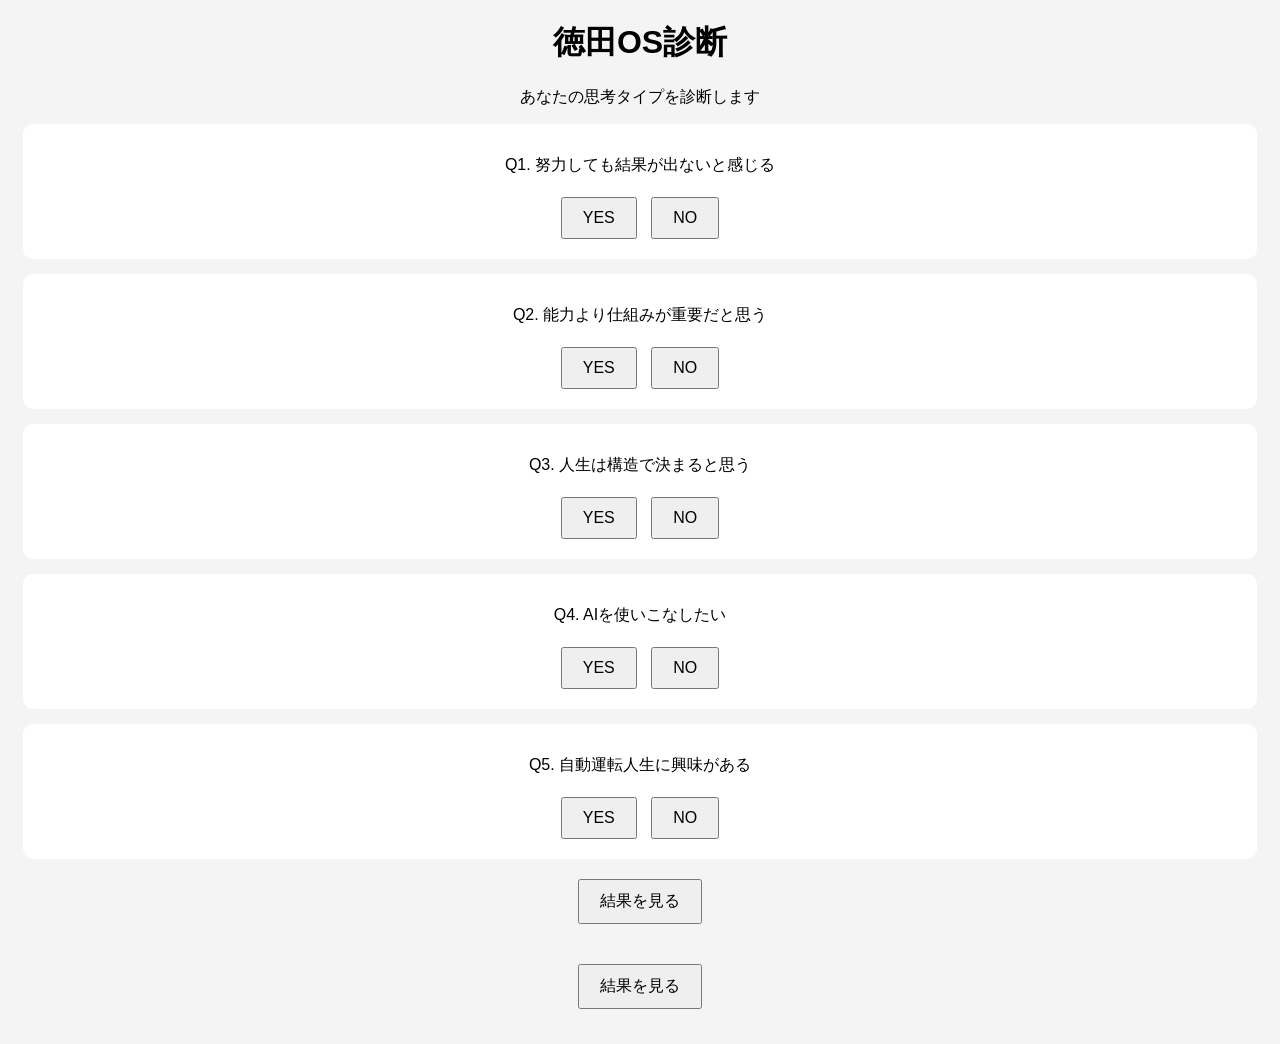
==== index.html @ c5e43274 "Add files via upload" ====
<!DOCTYPE html>
<html lang="ja">

<head>
    <meta charset="UTF-8">
    <title>徳田OS診断</title>
    <link rel="stylesheet" href="style.css">
</head>

<body>

    <h1>徳田OS診断</h1>
    <p>あなたの思考タイプを診断します</p>

    <div id="quiz">

        <div class="question">
            <p>Q1. 努力しても結果が出ないと感じる</p>
            <button onclick="answer(1)">YES</button>
            <button onclick="answer(0)">NO</button>
        </div>

        <div class="question">
            <p>Q2. 能力より仕組みが重要だと思う</p>
            <button onclick="answer(1)">YES</button>
            <button onclick="answer(0)">NO</button>
        </div>

        <div class="question">
            <p>Q3. 人生は構造で決まると思う</p>
            <button onclick="answer(1)">YES</button>
            <button onclick="answer(0)">NO</button>
        </div>

        <div class="question">
            <p>Q4. AIを使いこなしたい</p>
            <button onclick="answer(1)">YES</button>
            <button onclick="answer(0)">NO</button>
        </div>

        <div class="question">
            <p>Q5. 自動運転人生に興味がある</p>
            <button onclick="answer(1)">YES</button>
            <button onclick="answer(0)">NO</button>
        </div>

    </div>

    <button id="resultBtn" onclick="showResult()">結果を見る</button>

    <h2 id="result"></h2>

    <script src="script.js"></script>

    <button id="resultBtn" onclick="showResult()">結果を見る</button>

    <h2 id="result"></h2>

    <script src="script.js"></script>

</body>

</html>
---- style.css ----
body {
    font-family: sans-serif;
    text-align: center;
    background: #f4f4f4;
}

.question {
    background: white;
    margin: 15px;
    padding: 15px;
    border-radius: 10px;
}

button {
    padding: 10px 20px;
    margin: 5px;
    font-size: 16px;
    cursor: pointer;
}

#result {
    margin-top: 30px;
    font-size: 24px;
    color: #333;
}
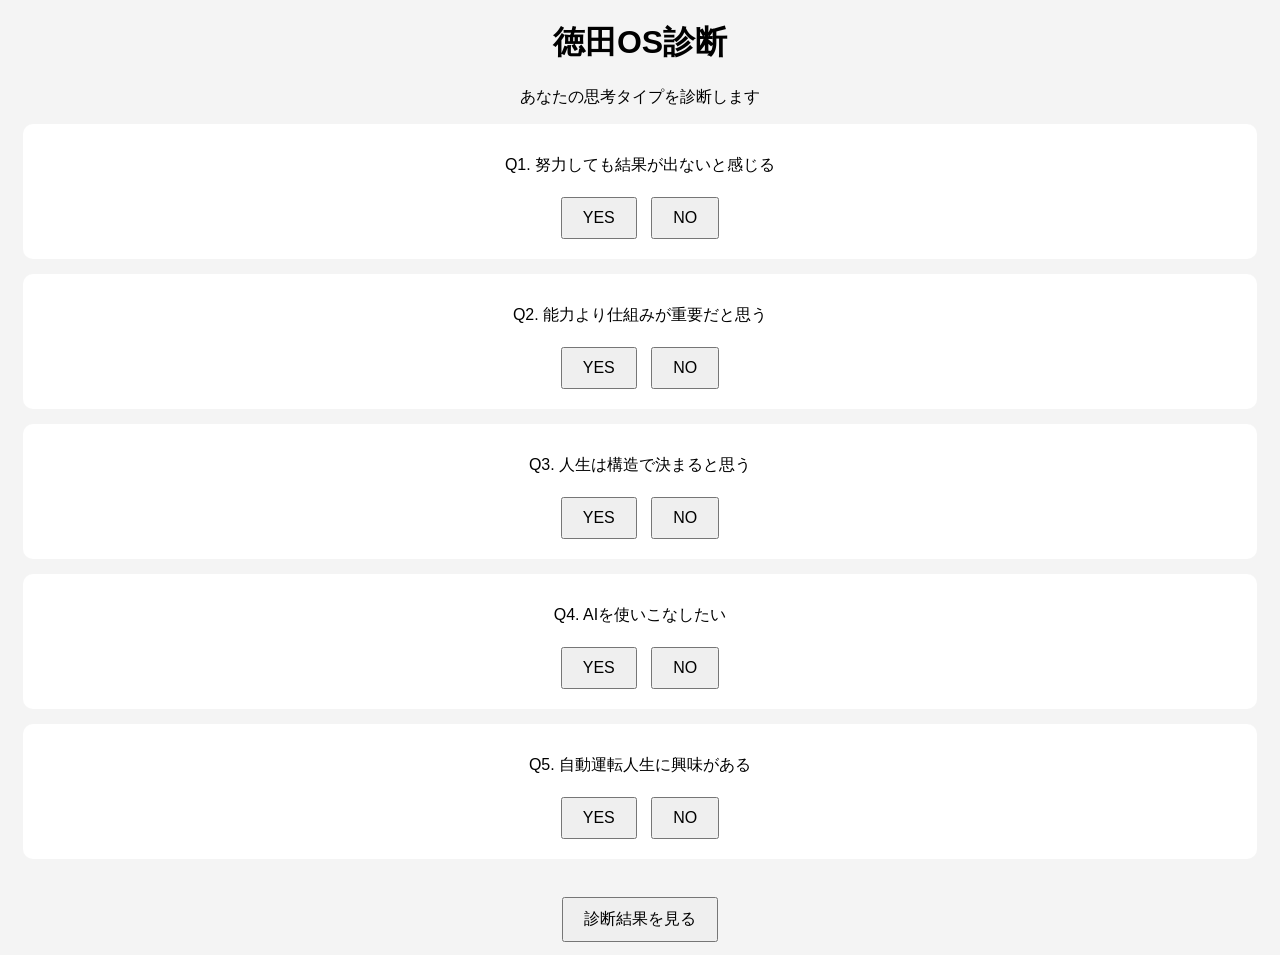
==== commit 5a0cb3f1: "Create index.html" ====
--- a/index.html
+++ b/index.html
@@ -1,63 +1,57 @@
-<!DOCTYPE html>
-<html lang="ja">
-
-<head>
-    <meta charset="UTF-8">
-    <title>徳田OS診断</title>
-    <link rel="stylesheet" href="style.css">
-</head>
-
-<body>
-
-    <h1>徳田OS診断</h1>
-    <p>あなたの思考タイプを診断します</p>
-
-    <div id="quiz">
-
-        <div class="question">
-            <p>Q1. 努力しても結果が出ないと感じる</p>
-            <button onclick="answer(1)">YES</button>
-            <button onclick="answer(0)">NO</button>
-        </div>
-
-        <div class="question">
-            <p>Q2. 能力より仕組みが重要だと思う</p>
-            <button onclick="answer(1)">YES</button>
-            <button onclick="answer(0)">NO</button>
-        </div>
-
-        <div class="question">
-            <p>Q3. 人生は構造で決まると思う</p>
-            <button onclick="answer(1)">YES</button>
-            <button onclick="answer(0)">NO</button>
-        </div>
-
-        <div class="question">
-            <p>Q4. AIを使いこなしたい</p>
-            <button onclick="answer(1)">YES</button>
-            <button onclick="answer(0)">NO</button>
-        </div>
-
-        <div class="question">
-            <p>Q5. 自動運転人生に興味がある</p>
-            <button onclick="answer(1)">YES</button>
-            <button onclick="answer(0)">NO</button>
-        </div>
-
-    </div>
-
-    <button id="resultBtn" onclick="showResult()">結果を見る</button>
-
-    <h2 id="result"></h2>
-
-    <script src="script.js"></script>
-
-    <button id="resultBtn" onclick="showResult()">結果を見る</button>
-
-    <h2 id="result"></h2>
-
-    <script src="script.js"></script>
-
-</body>
-
-</html>+<!DOCTYPE html>
+<html lang="ja">
+
+<head>
+    <meta charset="UTF-8">
+    <title>徳田OS診断</title>
+    <link rel="stylesheet" href="style.css">
+</head>
+
+<body>
+
+    <h1>徳田OS診断</h1>
+    <p>あなたの思考タイプを診断します</p>
+
+    <div id="quiz">
+
+        <div class="question">
+            <p>Q1. 努力しても結果が出ないと感じる</p>
+            <button onclick="answer(1)">YES</button>
+            <button onclick="answer(0)">NO</button>
+        </div>
+
+        <div class="question">
+            <p>Q2. 能力より仕組みが重要だと思う</p>
+            <button onclick="answer(1)">YES</button>
+            <button onclick="answer(0)">NO</button>
+        </div>
+
+        <div class="question">
+            <p>Q3. 人生は構造で決まると思う</p>
+            <button onclick="answer(1)">YES</button>
+            <button onclick="answer(0)">NO</button>
+        </div>
+
+        <div class="question">
+            <p>Q4. AIを使いこなしたい</p>
+            <button onclick="answer(1)">YES</button>
+            <button onclick="answer(0)">NO</button>
+        </div>
+
+        <div class="question">
+            <p>Q5. 自動運転人生に興味がある</p>
+            <button onclick="answer(1)">YES</button>
+            <button onclick="answer(0)">NO</button>
+        </div>
+
+    </div>
+
+    <br>
+
+    <button onclick="showResult()">診断結果を見る</button>
+
+    <script src="script.js"></script>
+
+</body>
+
+</html>
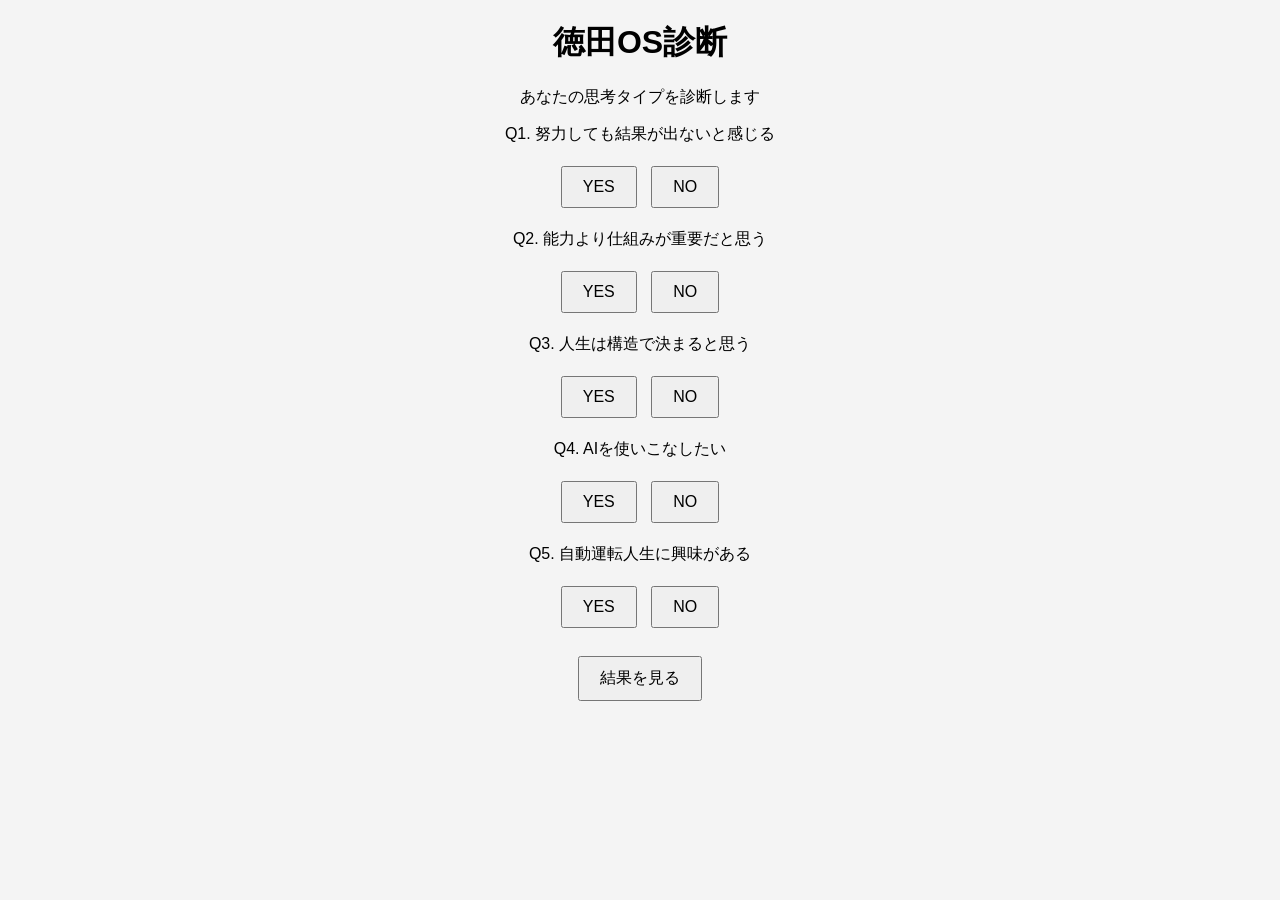
==== commit bc1e764d: "Create index.html" ====
--- a/index.html
+++ b/index.html
@@ -14,41 +14,33 @@
 
     <div id="quiz">
 
-        <div class="question">
-            <p>Q1. 努力しても結果が出ないと感じる</p>
-            <button onclick="answer(1)">YES</button>
-            <button onclick="answer(0)">NO</button>
-        </div>
+        <p>Q1. 努力しても結果が出ないと感じる</p>
+        <button onclick="answer(1)">YES</button>
+        <button onclick="answer(0)">NO</button>
 
-        <div class="question">
-            <p>Q2. 能力より仕組みが重要だと思う</p>
-            <button onclick="answer(1)">YES</button>
-            <button onclick="answer(0)">NO</button>
-        </div>
+        <p>Q2. 能力より仕組みが重要だと思う</p>
+        <button onclick="answer(1)">YES</button>
+        <button onclick="answer(0)">NO</button>
 
-        <div class="question">
-            <p>Q3. 人生は構造で決まると思う</p>
-            <button onclick="answer(1)">YES</button>
-            <button onclick="answer(0)">NO</button>
-        </div>
+        <p>Q3. 人生は構造で決まると思う</p>
+        <button onclick="answer(1)">YES</button>
+        <button onclick="answer(0)">NO</button>
 
-        <div class="question">
-            <p>Q4. AIを使いこなしたい</p>
-            <button onclick="answer(1)">YES</button>
-            <button onclick="answer(0)">NO</button>
-        </div>
+        <p>Q4. AIを使いこなしたい</p>
+        <button onclick="answer(1)">YES</button>
+        <button onclick="answer(0)">NO</button>
 
-        <div class="question">
-            <p>Q5. 自動運転人生に興味がある</p>
-            <button onclick="answer(1)">YES</button>
-            <button onclick="answer(0)">NO</button>
-        </div>
+        <p>Q5. 自動運転人生に興味がある</p>
+        <button onclick="answer(1)">YES</button>
+        <button onclick="answer(0)">NO</button>
 
     </div>
 
     <br>
 
-    <button onclick="showResult()">診断結果を見る</button>
+    <button onclick="showResult()">結果を見る</button>
+
+    <div id="result"></div>
 
     <script src="script.js"></script>
 
